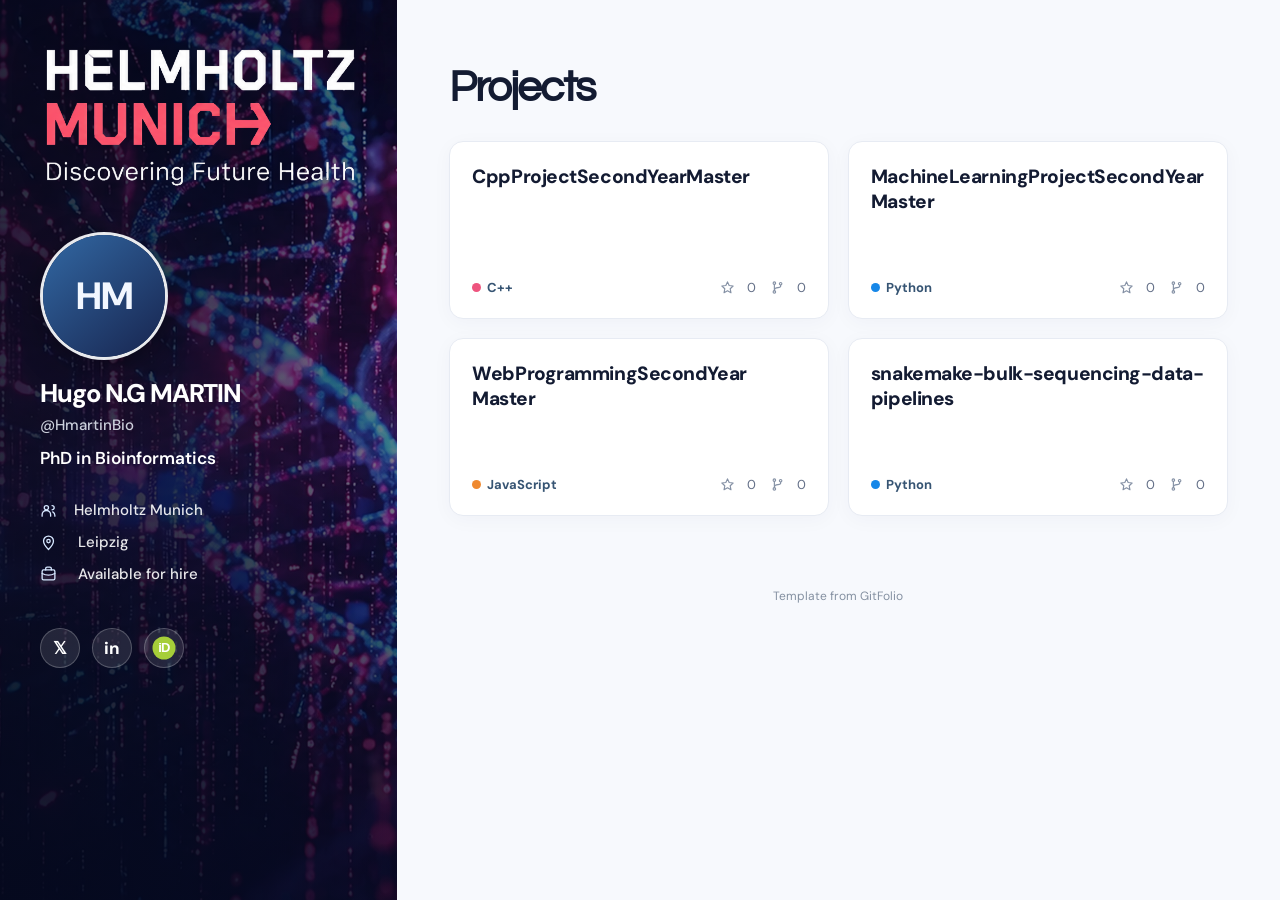
==== index.html @ 0479b9ad "Building website" ====
<!DOCTYPE html>
<html lang="en"><head>
<meta charset="utf-8"/>
<meta content="width=device-width, initial-scale=1.0" name="viewport"/>
<meta content="ie=edge" http-equiv="X-UA-Compatible"/>
<title>HmartinBio</title>
<link href="index.css" rel="stylesheet"/>
<link href="https://avatars.githubusercontent.com/u/59746816?v=4" rel="icon" type="image/png"/></head>
<body>
<div id="profile"><img alt="Helmholtz Munich - Discovering Future Health" id="brand_logo" src="./images/helmholtz-logo.png"/>
<div aria-label="Profile photo of Hugo N.G MARTIN, or initials when the photo cannot load" id="profile_img" role="img" style=""><span class="avatar-fallback">HM</span><img alt="" class="avatar-photo" loading="eager" onerror="this.hidden = true" src="https://avatars.githubusercontent.com/u/59746816?v=4"/></div>
<div id="username"><span style="display:block;">Hugo N.G MARTIN</span><a href="https://github.com/HmartinBio">@HmartinBio</a></div>
<div id="userbio" style="display: block;">PhD in Bioinformatics</div>
<div id="about">
<span><svg aria-hidden="true" class="inline-icon" fill="none" stroke="currentColor" stroke-linecap="round" stroke-linejoin="round" stroke-width="1.85" viewbox="0 0 24 24"><circle cx="9" cy="8" r="3"></circle><path d="M3 20v-2a6 6 0 0 1 12 0v2M17 5a3 3 0 0 1 0 6M18 14c2 1 3 3 3 5v1"></path></svg>   Helmholtz Munich</span>
<span><svg aria-hidden="true" class="inline-icon" fill="none" stroke="currentColor" stroke-linecap="round" stroke-linejoin="round" stroke-width="1.85" viewbox="0 0 24 24"><path d="M19 10c0 5-7 12-7 12S5 15 5 10a7 7 0 0 1 14 0Z"></path><circle cx="12" cy="10" r="2.4"></circle></svg>    Leipzig</span>
<span><svg aria-hidden="true" class="inline-icon" fill="none" stroke="currentColor" stroke-linecap="round" stroke-linejoin="round" stroke-width="1.85" viewbox="0 0 24 24"><rect height="14" rx="2" width="18" x="3" y="7"></rect><path d="M8 7V5a2 2 0 0 1 2-2h4a2 2 0 0 1 2 2v2M3 12a19 19 0 0 0 18 0"></path></svg>    Available for hire</span>
<div class="socials">
<span><a class="socials" href="https://www.twitter.com/BioMArt_H" rel="noopener noreferrer" target="_blank">𝕏</a></span>
<span><a class="socials" href="https://www.linkedin.com/in/hugo-n-g-martin-a48b38215/" rel="noopener noreferrer" target="_blank">in</a></span>
<span><a class="socials" href="https://orcid.org/0009-0004-4034-4964" rel="noopener noreferrer" target="_blank" aria-label="Hugo N.G. Martin's ORCID profile" title="ORCID: 0009-0004-4034-4964"><svg aria-hidden="true" focusable="false" width="24" height="24" viewBox="0 0 24 24" style="display:block"><circle cx="12" cy="12" r="11.5" fill="#A6CE39"/><text x="11.85" y="16.45" text-anchor="middle" fill="#fff" font-family="Arial, Helvetica, sans-serif" font-size="13" font-weight="bold" letter-spacing="-.9">iD</text></svg></a></span>
</div>
</div>
</div>
<div id="display">
<div id="work">
<h1>Projects</h1>
<div class="projects" id="work_section">
<a href="https://github.com/HmartinBio/CppProjectSecondYearMaster" rel="noopener noreferrer" target="_blank">
<section>
<div class="section_title">Cpp<wbr/>Project<wbr/>Second<wbr/>Year<wbr/>Master</div>
<div class="about_section">
<span style="display:none;">undefined</span>
</div>
<div class="bottom_section">
<span style="display:inline-block;">  C++</span>
<span><svg aria-hidden="true" class="inline-icon" fill="none" stroke="currentColor" stroke-linecap="round" stroke-linejoin="round" stroke-width="1.85" viewbox="0 0 24 24"><path d="m12 3 2.65 5.8 6.35.8-4.67 4.46 1.23 6.36L12 17.33l-5.56 3.09 1.23-6.36L3 9.6l6.35-.8L12 3Z"></path></svg>  0</span>
<span><svg aria-hidden="true" class="inline-icon" fill="none" stroke="currentColor" stroke-linecap="round" stroke-linejoin="round" stroke-width="1.85" viewbox="0 0 24 24"><circle cx="7" cy="5" r="2"></circle><circle cx="17" cy="6" r="2"></circle><circle cx="7" cy="19" r="2"></circle><path d="M7 7v10M17 8v2c0 4-10 0-10 6"></path></svg>  0</span>
</div>
</section>
</a>
<a href="https://github.com/HmartinBio/MachineLearningProjectSecondYearMaster" rel="noopener noreferrer" target="_blank">
<section>
<div class="section_title">Machine<wbr/>Learning<wbr/>Project<wbr/>Second<wbr/>Year<wbr/>Master</div>
<div class="about_section">
<span style="display:none;">undefined</span>
</div>
<div class="bottom_section">
<span style="display:inline-block;">  Python</span>
<span><svg aria-hidden="true" class="inline-icon" fill="none" stroke="currentColor" stroke-linecap="round" stroke-linejoin="round" stroke-width="1.85" viewbox="0 0 24 24"><path d="m12 3 2.65 5.8 6.35.8-4.67 4.46 1.23 6.36L12 17.33l-5.56 3.09 1.23-6.36L3 9.6l6.35-.8L12 3Z"></path></svg>  0</span>
<span><svg aria-hidden="true" class="inline-icon" fill="none" stroke="currentColor" stroke-linecap="round" stroke-linejoin="round" stroke-width="1.85" viewbox="0 0 24 24"><circle cx="7" cy="5" r="2"></circle><circle cx="17" cy="6" r="2"></circle><circle cx="7" cy="19" r="2"></circle><path d="M7 7v10M17 8v2c0 4-10 0-10 6"></path></svg>  0</span>
</div>
</section>
</a>
<a href="https://github.com/HmartinBio/WebProgrammingSecondYearMaster" rel="noopener noreferrer" target="_blank">
<section>
<div class="section_title">Web<wbr/>Programming<wbr/>Second<wbr/>Year<wbr/>Master</div>
<div class="about_section">
<span style="display:none;">undefined</span>
</div>
<div class="bottom_section">
<span style="display:inline-block;">  JavaScript</span>
<span><svg aria-hidden="true" class="inline-icon" fill="none" stroke="currentColor" stroke-linecap="round" stroke-linejoin="round" stroke-width="1.85" viewbox="0 0 24 24"><path d="m12 3 2.65 5.8 6.35.8-4.67 4.46 1.23 6.36L12 17.33l-5.56 3.09 1.23-6.36L3 9.6l6.35-.8L12 3Z"></path></svg>  0</span>
<span><svg aria-hidden="true" class="inline-icon" fill="none" stroke="currentColor" stroke-linecap="round" stroke-linejoin="round" stroke-width="1.85" viewbox="0 0 24 24"><circle cx="7" cy="5" r="2"></circle><circle cx="17" cy="6" r="2"></circle><circle cx="7" cy="19" r="2"></circle><path d="M7 7v10M17 8v2c0 4-10 0-10 6"></path></svg>  0</span>
</div>
</section>
</a>
<a href="https://github.com/HmartinBio/snakemake-bulk-sequencing-data-pipelines" rel="noopener noreferrer" target="_blank">
<section>
<div class="section_title">snakemake-bulk-sequencing-data-pipelines</div>
<div class="about_section">
<span style="display:none;">undefined</span>
</div>
<div class="bottom_section">
<span style="display:inline-block;">  Python</span>
<span><svg aria-hidden="true" class="inline-icon" fill="none" stroke="currentColor" stroke-linecap="round" stroke-linejoin="round" stroke-width="1.85" viewbox="0 0 24 24"><path d="m12 3 2.65 5.8 6.35.8-4.67 4.46 1.23 6.36L12 17.33l-5.56 3.09 1.23-6.36L3 9.6l6.35-.8L12 3Z"></path></svg>  0</span>
<span><svg aria-hidden="true" class="inline-icon" fill="none" stroke="currentColor" stroke-linecap="round" stroke-linejoin="round" stroke-width="1.85" viewbox="0 0 24 24"><circle cx="7" cy="5" r="2"></circle><circle cx="17" cy="6" r="2"></circle><circle cx="7" cy="19" r="2"></circle><path d="M7 7v10M17 8v2c0 4-10 0-10 6"></path></svg>  0</span>
</div>
</section>
</a></div>
</div>
<div id="forks" style="display:none;">
<h1>Forks.</h1>
<div class="projects" id="forks_section"></div>
</div>
<div hidden="" id="blog_section">
<h1>Blog.</h1>
<div id="blogs"></div>
</div>
<div id="footer">
<a href="https://github.com/imfunniee" rel="noopener noreferrer" target="_blank">Template from GitFolio</a>
</div>
</div>
<script>
(async function () {
  const section = document.getElementById('blog_section');
  const target = document.getElementById('blogs');
  try {
    const response = await fetch('./blog.json');
    if (!response.ok) throw new Error('No blog feed');
    const blogs = await response.json();
    if (!Array.isArray(blogs) || blogs.length === 0) return;
    section.hidden = false;
    for (const blog of blogs) {
      const link = document.createElement('a');
      const slug = encodeURIComponent(blog.url_title || '');
      link.href = `./blog/${slug}/`;
      link.target = '_blank';
      link.rel = 'noopener noreferrer';
      const card = document.createElement('section');
      if (blog.top_image) {
        const cover = document.createElement('img');
        cover.src = `./blog/${slug}/${encodeURIComponent(blog.top_image)}`;
        cover.alt = '';
        card.appendChild(cover);
      }
      const content = document.createElement('div');
      content.className = 'blog_container';
      const title = document.createElement('div');
      title.className = 'section_title';
      title.textContent = blog.title || '';
      const description = document.createElement('div');
      description.className = 'about_section';
      description.textContent = blog.sub_title || '';
      content.append(title, description);
      card.appendChild(content);
      link.appendChild(card);
      target.appendChild(link);
    }
  } catch (_) { /* Optional blog feed: keep the section hidden. */ }
})();
</script></body></html>
---- index.css ----
/* Helmholtz Munich bioinformatics portfolio — responsive sidebar revision. */
@import url('https://fonts.googleapis.com/css2?family=DM+Sans:wght@400;500;600;700;800&family=Questrial&display=swap');

:root {
  --sidebar-width: clamp(345px, 31vw, 475px);
  --bg-color: #f7f9fd;
  --text-color: #131b32;
  --text-muted: #5b667c;
  --border: #e7ebf3;
  --brand-coral: #fc567f;
  --brand-blue: #1989ee;
}
* { box-sizing: border-box; }
html { scroll-behavior: smooth; }
body {
  margin: 0;
  min-height: 100vh;
  color: var(--text-color);
  background: var(--bg-color);
  font-family: 'DM Sans', 'Poppins', Arial, sans-serif;
  -webkit-font-smoothing: antialiased;
}
a { color: inherit; }
a:focus-visible { outline: 3px solid var(--brand-coral); outline-offset: 4px; border-radius: 3px; }
[hidden] { display: none !important; }

/* A portrait DNA crop is only a background. The brand wordmark is its own image,
   so it NEVER disappears behind background-size: cover. */
#profile {
  position: fixed;
  inset: 0 auto 0 0;
  width: var(--sidebar-width);
  min-height: 100vh;
  min-height: 100dvh;
  padding: clamp(30px, 3.15vw, 48px);
  display: flex;
  flex-direction: column;
  align-items: flex-start;
  justify-content: flex-start;
  text-align: left;
  overflow-y: auto;
  color: #fff;
  background-color: #080f2b;
  background-image:
    linear-gradient(95deg, rgba(5, 9, 29, .86) 0%, rgba(5, 10, 33, .72) 57%, rgba(8, 10, 36, .40) 100%),
    linear-gradient(0deg, rgba(3, 8, 30, .77), transparent 59%),
    url('./images/dna-sidebar.webp');
  background-size: cover;
  background-position: center;
  background-repeat: no-repeat;
  scrollbar-width: thin;
  scrollbar-color: rgba(255,255,255,.24) transparent;
  isolation: isolate;
}
#brand_logo {
  display: block;
  width: 100%;
  max-width: 365px;
  height: auto;
  object-fit: contain;
  object-position: left top;
  flex-shrink: 0;
  margin: 0 0 clamp(22px, 4vh, 42px);
  filter: drop-shadow(0 2px 18px rgba(0,0,0,.16));
}
#profile_img {
  flex-shrink: 0;
  width: clamp(104px, 10vw, 138px);
  height: clamp(104px, 10vw, 138px);
  border: 3px solid rgba(255,255,255,.9);
  border-radius: 50%;
  box-shadow: 0 8px 30px rgba(0,0,0,.34);
  background-color: #132449;
  background-size: cover !important;
  background-position: center center !important;
  background-repeat: no-repeat !important;
  margin: 0 0 19px;
}
#username { margin-bottom: 12px; font-size: 15px; font-weight: 600; }
#username span {
  display: block;
  font-size: clamp(23px, 2vw, 29px);
  font-weight: 800;
  line-height: 1.16;
  letter-spacing: -.045em;
  margin-bottom: 6px;
}
#username a, #about a { color: #fff; text-decoration: none; }
#username a { font-weight: 500; color: rgba(241,246,255,.83); }
#username a:hover, #about a:hover { text-decoration: underline; }
#userbio {
  font-size: clamp(16px, 1.35vw, 19px);
  font-weight: 600;
  margin-bottom: 21px;
  line-height: 1.35;
}
#about { font-size: 15px; font-weight: 500; line-height: 1.65; }
#about > span { display: block; margin: 7px 0; color: rgba(255,255,255,.90); }
#about > span i { width: 21px; color: #d8e8ff; font-size: 15px; }
#profile .socials {
  display: flex;
  align-items: center;
  gap: 12px;
  margin-top: 21px;
}
#profile .socials > span { display: inline-block; margin: 0; }
#profile .socials a {
  display: grid;
  place-items: center;
  width: 40px;
  height: 40px;
  border: 1px solid rgba(255,255,255,.22);
  border-radius: 50%;
  background: rgba(255,255,255,.11);
  color: #fff;
  font-size: 17px;
  text-decoration: none;
  transition: background .2s, transform .2s;
}
#profile .socials a:hover { background: rgba(255,255,255,.25); transform: translateY(-2px); }

/* Bright, relaxed reading area for GitHub projects. */
#display {
  width: calc(100% - var(--sidebar-width));
  margin-left: var(--sidebar-width);
  padding: clamp(42px, 5vw, 76px) clamp(30px, 4.1vw, 75px) 28px;
  min-height: 100vh;
}
#display h1 {
  font-family: 'Questrial', 'DM Sans', sans-serif;
  font-size: clamp(34px, 3.4vw, 49px);
  letter-spacing: -.045em;
  font-weight: 800;
  margin: 0 0 28px;
  line-height: 1.12;
}
#work { margin: 0; padding: 0; }
#forks, #blog_section { margin: 42px 0 0; padding: 0; }
.projects {
  display: grid;
  grid-template-columns: repeat(2, minmax(0, 1fr));
  gap: 19px;
  align-items: stretch;
}
.projects a {
  display: flex;
  min-width: 0;
  width: 100%;
  text-decoration: none;
}
.projects section {
  display: flex;
  flex-direction: column;
  width: 100%;
  min-width: 0;
  min-height: 178px;
  margin: 0;
  padding: 22px;
  color: var(--text-color);
  background: #fff;
  border: 1px solid var(--border);
  border-radius: 14px;
  box-shadow: 0 4px 20px rgba(18,39,71,.035);
  transition: border-color .2s, transform .2s, box-shadow .2s;
}
.projects a:hover section {
  transform: translateY(-3px);
  border-color: #d0dcf0;
  box-shadow: 0 14px 30px rgba(17,34,62,.10);
}
.section_title {
  font-size: clamp(17px, 1.5vw, 21px);
  line-height: 1.32;
  letter-spacing: -.023em;
  font-weight: 800;
  overflow-wrap: anywhere;
}
.about_section {
  margin: 12px 0 0;
  color: var(--text-muted);
  line-height: 1.5;
  font-size: 15px;
}
.about_section:empty { display: none; }
.bottom_section {
  display: flex;
  flex-wrap: wrap;
  gap: 14px;
  align-items: center;
  margin-top: auto;
  padding-top: 26px;
  color: #647088;
  font-size: 13px;
}
.bottom_section span { display: inline-block; margin: 0; white-space: nowrap; }
.bottom_section span:first-child { margin-right: auto; font-weight: 700; color: #365473; }
.bottom_section i { color: #79889f; font-size: 14px; }
#footer { text-align: center; padding: 68px 0 20px; }
#footer a { color: #8490a1; font-size: 12px; text-decoration: none; }
#footer a:hover { text-decoration: underline; }
#blogs { display: grid; grid-template-columns: repeat(2, minmax(0,1fr)); gap: 19px; }
#blogs > a { text-decoration: none; }
#blogs section { background:#fff; border:1px solid var(--border); border-radius:14px; overflow:hidden; }
#blogs section img { display:block; width:100%; object-fit:cover; }
.blog_container { padding: 22px; }

/* Tablet: bring the profile above the work area, not a cropped 60vh box. */
@media (max-width: 1050px) {
  :root { --sidebar-width: 320px; }
  #profile { padding: 28px 26px; }
  #brand_logo { margin-bottom: 34px; }
  #display { padding: 44px 28px; }
  .projects { grid-template-columns: 1fr; }
  .projects section { min-height: 154px; }
}
@media (max-width: 760px) {
  #profile {
    position: relative;
    width: 100%;
    height: auto;
    min-height: 0;
    max-height: none;
    padding: 29px clamp(22px, 6vw, 43px) 38px;
    background-position: center 24%;
    overflow: visible;
  }
  #brand_logo { max-width: 315px; margin-bottom: 31px; }
  #profile_img { width: 105px; height: 105px; margin-bottom: 16px; }
  #username span { font-size: 25px; }
  #userbio { margin-bottom: 15px; }
  #profile .socials { margin-top: 15px; }
  #display { width:100%; margin:0; padding: 38px clamp(20px, 5vw, 42px); }
  #display h1 { margin-bottom: 22px; font-size: 39px; }
  .projects, #blogs { grid-template-columns:1fr; gap: 13px; }
  .projects section { min-height: 148px; padding: 21px; }
  #footer { padding-top: 50px; }
}
@media (prefers-reduced-motion: reduce) {
  *, *::before, *::after { scroll-behavior: auto !important; transition: none !important; }
}

/* Local iconography and avatar fallback, works without third-party icon fonts. */
#profile_img { position: relative; overflow: hidden; }
.avatar-fallback {
  position: absolute; inset: 0; display: grid; place-items: center;
  background: linear-gradient(140deg, #3268a3 0%, #1a2b57 90%);
  color: #f2f7ff; font-size: 38px; font-weight: 800; letter-spacing: -.04em;
}
.avatar-photo { position: absolute; inset: 0; display: block; width:100%; height:100%; object-fit: cover; }
.avatar-photo[hidden] { display: none; }
.inline-icon { width: 17px; height: 17px; display:inline-block; flex-shrink:0; vertical-align: middle; }
#about > span { display:flex; align-items:center; gap: 9px; }
#about > span .inline-icon { color: #d6e7ff; }
#profile .socials a { font-size: 17px; font-weight: 800; font-family: 'DM Sans', Arial, sans-serif; }
.bottom_section .inline-icon { width: 15px; height: 15px; color:#8591a5; }
.bottom_section span { display:inline-flex; align-items:center; gap: 6px; }
.bottom_section span:first-child::before { content:''; width:9px; height:9px; display:inline-block; border-radius:50%; background:#1687e8; }
.projects a[href*="CppProject"] .bottom_section span:first-child::before { background:#ee547e; }
.projects a[href*="WebProgramming"] .bottom_section span:first-child::before { background:#ef8930; }
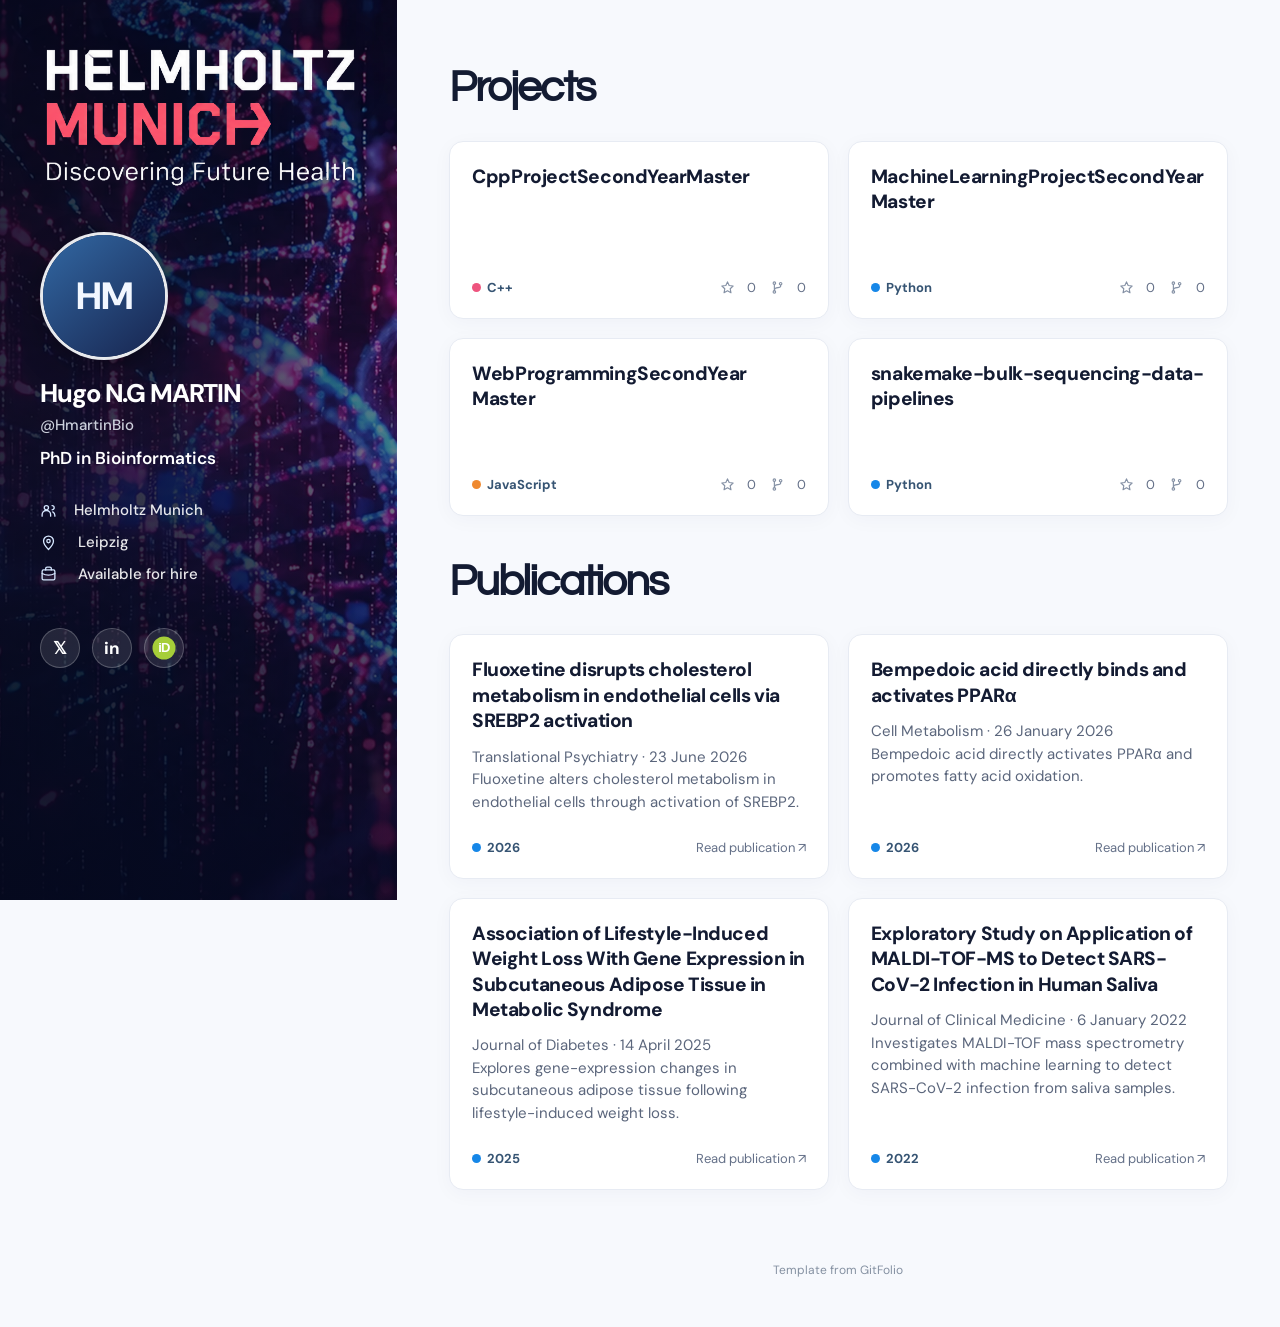
==== commit 3fe0299b: "Updating website" ====
--- a/index.html
+++ b/index.html
@@ -79,6 +79,51 @@
 </section>
 </a></div>
 </div>
+<div id="publications">
+<h1>Publications</h1>
+<div class="projects" id="publications_section">
+<a href="https://doi.org/10.1038/s41398-026-04197-x" target="_blank" rel="noopener noreferrer" aria-label="Read Fluoxetine disrupts cholesterol metabolism in endothelial cells via SREBP2 activation">
+<section>
+<div class="section_title">Fluoxetine disrupts cholesterol metabolism in endothelial cells via SREBP2 activation</div>
+<div class="about_section">Translational Psychiatry · 23 June 2026<br>Fluoxetine alters cholesterol metabolism in endothelial cells through activation of SREBP2.</div>
+<div class="bottom_section">
+<span>2026</span>
+<span>Read publication ↗</span>
+</div>
+</section>
+</a>
+<a href="https://doi.org/10.1016/j.cmet.2025.12.018" target="_blank" rel="noopener noreferrer" aria-label="Read Bempedoic acid directly binds and activates PPARα">
+<section>
+<div class="section_title">Bempedoic acid directly binds and activates PPARα</div>
+<div class="about_section">Cell Metabolism · 26 January 2026<br>Bempedoic acid directly activates PPARα and promotes fatty acid oxidation.</div>
+<div class="bottom_section">
+<span>2026</span>
+<span>Read publication ↗</span>
+</div>
+</section>
+</a>
+<a href="https://doi.org/10.1111/1753-0407.70083" target="_blank" rel="noopener noreferrer" aria-label="Read Association of Lifestyle-Induced Weight Loss With Gene Expression in Subcutaneous Adipose Tissue in Metabolic Syndrome">
+<section>
+<div class="section_title">Association of Lifestyle-Induced Weight Loss With Gene Expression in Subcutaneous Adipose Tissue in Metabolic Syndrome</div>
+<div class="about_section">Journal of Diabetes · 14 April 2025<br>Explores gene-expression changes in subcutaneous adipose tissue following lifestyle-induced weight loss.</div>
+<div class="bottom_section">
+<span>2025</span>
+<span>Read publication ↗</span>
+</div>
+</section>
+</a>
+<a href="https://doi.org/10.3390/jcm11020295" target="_blank" rel="noopener noreferrer" aria-label="Read Exploratory Study on Application of MALDI-TOF-MS to Detect SARS-CoV-2 Infection in Human Saliva">
+<section>
+<div class="section_title">Exploratory Study on Application of MALDI-TOF-MS to Detect SARS-CoV-2 Infection in Human Saliva</div>
+<div class="about_section">Journal of Clinical Medicine · 6 January 2022<br>Investigates MALDI-TOF mass spectrometry combined with machine learning to detect SARS-CoV-2 infection from saliva samples.</div>
+<div class="bottom_section">
+<span>2022</span>
+<span>Read publication ↗</span>
+</div>
+</section>
+</a>
+</div>
+</div>
 <div id="forks" style="display:none;">
 <h1>Forks.</h1>
 <div class="projects" id="forks_section"></div>
--- a/index.css
+++ b/index.css
@@ -135,7 +135,7 @@
   line-height: 1.12;
 }
 #work { margin: 0; padding: 0; }
-#forks, #blog_section { margin: 42px 0 0; padding: 0; }
+#forks, #blog_section, #publications { margin: 42px 0 0; padding: 0; }
 .projects {
   display: grid;
   grid-template-columns: repeat(2, minmax(0, 1fr));
